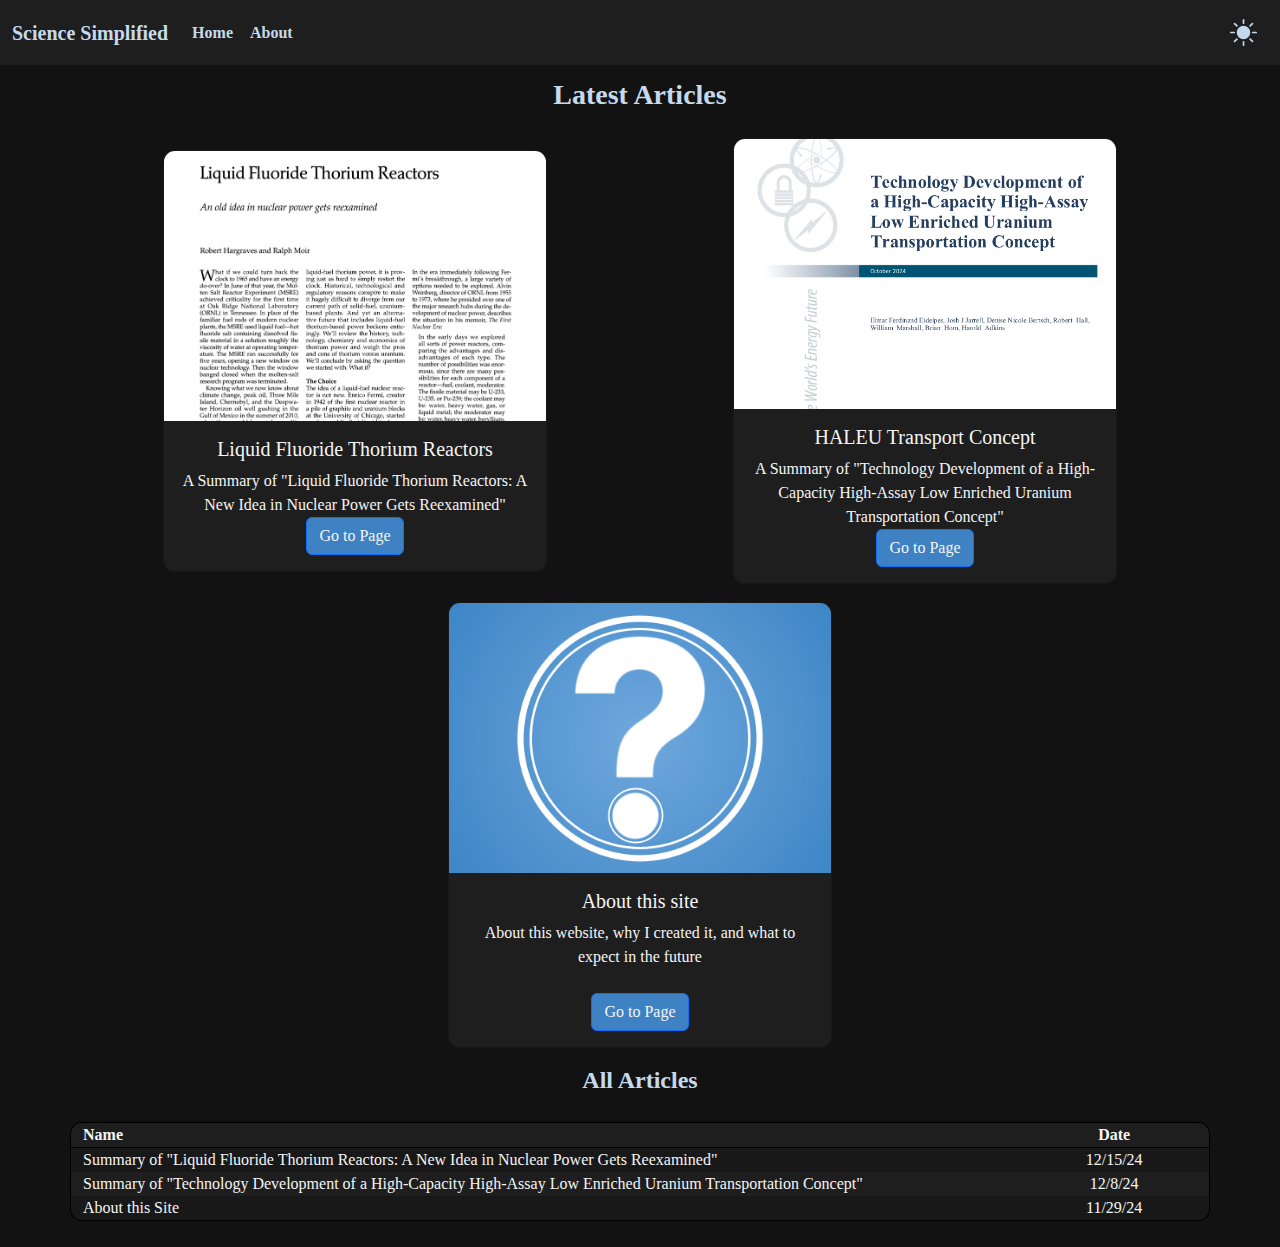
==== index.html @ 0715f9c9 "add favicon" ====
<!DOCTYPE html>
<html lang="">

  <head>
    <meta charset="utf-8">
    <meta name="viewport" content="width=device-width">
    <title>Science Simplified</title>
    <link rel="icon" type="image/x-icon" href="/icons/favicon.ico">

    <!-- bootstrap and custom css files start -->
    <link href="https://cdn.jsdelivr.net/npm/bootstrap@5.3.3/dist/css/bootstrap.min.css" rel="stylesheet" integrity="sha384-QWTKZyjpPEjISv5WaRU9OFeRpok6YctnYmDr5pNlyT2bRjXh0JMhjY6hW+ALEwIH" crossorigin="anonymous">
    <link href="styles/style.css" rel="stylesheet" type="text/css" id="style1"/>
    <link href="styles/dark.css" rel="stylesheet" type="text/css" id="style"/>
    <!-- end -->

  </head>
  <body>
    <!-- navigation bar start -->
    <nav class="navbar navbar-expand-lg bg-body-tertiary">
      <div class="container-fluid">
        <a class="navbar-brand" href="#">Science Simplified</a>
        <button class="navbar-toggler" type="button" data-bs-toggle="collapse" data-bs-target="#navbarSupportedContent" aria-controls="navbarSupportedContent" aria-expanded="false" aria-label="Toggle navigation">
          <span class="navbar-toggler-icon"></span>
        </button>
        <div class="collapse navbar-collapse" id="navbarSupportedContent">
          <ul class="navbar-nav me-auto mb-2 mb-lg-0">
            <li class="nav-item">
              <a class="nav-link active" aria-current="page" href="#">Home</a>
            </li>
            <li class="nav-item">
              <a id="about" href="pages/about.html">About</a>
            </li>
          </ul>
            <button id="themetoggler" onclick = "changeStyle()"> 
              <img id="icon" src="icons/sun-fill.svg">
            </button>
            <script>
               // change stylesheet using JavaScript
               function changeStyle() {
                  var style = document.getElementById("style");
                  if (style.href == "https://science-simplified.github.io/styles/dark.css") {
                    style.href = "https://science-simplified.github.io/styles/light.css";
                  } 
                  else {
                     style.href = "https://science-simplified.github.io/styles/dark.css";
                  }
                  var icon = document.getElementById("icon");
                  if (icon.src.includes("moon-fill")) {
                    icon.src = "icons/sun-fill.svg";
                  }
                  else {
                    icon.src = "icons/moon-fill.svg";
                  }
                  }
            </script>
        </div>
      </div>
    </nav>
    <!-- navigation bar end -->
    <div class="page-content">
      <h1>Latest Articles</h1>
      <div class="container text-center">
        <div class="row">
          <div class="col">

            <a href="pages/summary-liquid-fluoride-thorium-reactors.html">
            <div class="card card1" style="width: 24rem;">
              <img src="pages/summary-liquid-fluoride-thorium-reactors/summary2-card-image.png" class="card-img-top" id="aboutcard" alt="...">
              <div class="card-body">
                <h5 class="card-title">Liquid Fluoride Thorium Reactors</h5>
                <p class="card-text">A Summary of "Liquid Fluoride Thorium Reactors: A New Idea in Nuclear Power Gets Reexamined"</p>
                <a href="pages/summary-liquid-fluoride-thorium-reactors.html" class="btn btn-primary">Go to Page</a>
              </div>
            </div>
            </a>

          </div>
          <div class="col">

            <a href="pages/summary-haleu-transport-concept.html">
            <div class="card card2" style="width: 24rem;">
              <img src="pages/summary-haleu-transport-concept/summary1-card-image.png" class="card-img-top" id="aboutcard" alt="...">
              <div class="card-body">
                <h5 class="card-title">HALEU Transport Concept</h5>
                <p class="card-text">A Summary of "Technology Development of a High-Capacity High-Assay Low Enriched Uranium Transportation Concept"</p>
                <a href="pages/summary-haleu-transport-concept.html" class="btn btn-primary">Go to Page</a>
              </div>
            </div>
            </a>

          </div>
          <div class="col">

            <a href="pages/about.html">
            <div class="card card3" style="width: 24rem;">
              <img src="pages/about/card-image-about.png" class="card-img-top" id="aboutcard" alt="...">
              <div class="card-body">
                <h5 class="card-title">About this site</h5>
                <p class="card-text">About this website, why I created it, and what to expect in the future <br><br></p>
                <a href="pages/about.html" class="btn btn-primary">Go to Page</a>
              </div>
            </div>
            </a>

          </div>
        </div>
      </div>
    
      <h2>All Articles</h2>
        <!-- list of articles goes here -->
        <div class="container text-center artlist">
          <div class="row toprow evens">
            <div class="col-10">Name</div>
            <div class="col-2">Date</div>
          </div>
          <div class="row odds">
            <div class="col-10"><a href="pages/summary-liquid-fluoride-thorium-reactors.html">Summary of "Liquid Fluoride Thorium Reactors: A New Idea in Nuclear Power Gets Reexamined"</a></div>
            <div class="col-2">12/15/24</div>
          </div>
          <div class="row evens">
            <div class="col-10"><a href="pages/summary-haleu-transport-concept.html">Summary of "Technology Development of a High-Capacity High-Assay Low Enriched Uranium Transportation Concept"</a></div>
            <div class="col-2">12/8/24</div>
          </div>
          <div class="row bottomrow odds">
            <div class="col-10"><a href="pages/about.html">About this Site</a></div>
            <div class="col-2">11/29/24</div>
          </div>
        </div>
    </div>

    <!-- bootstrap and custom javascript files start -->
    <script src="https://cdn.jsdelivr.net/npm/@popperjs/core@2.11.8/dist/umd/popper.min.js" integrity="sha384-I7E8VVD/ismYTF4hNIPjVp/Zjvgyol6VFvRkX/vR+Vc4jQkC+hVqc2pM8ODewa9r" crossorigin="anonymous"></script>
    <script src="https://cdn.jsdelivr.net/npm/bootstrap@5.3.3/dist/js/bootstrap.bundle.min.js" integrity="sha384-YvpcrYf0tY3lHB60NNkmXc5s9fDVZLESaAA55NDzOxhy9GkcIdslK1eN7N6jIeHz" crossorigin="anonymous"></script>
    <!-- end -->

  </body>

</html>
---- styles/style.css ----
body {
    font-family: 'IBM Plex Sans';
    font-weight: 500;
}
.navbar {
    font-weight: 600;
}
.logo {
    height: 3vh;
    justify-self: top;
    margin-left: 1vh;
}
.navbar-brand {
    display: flex;
    font-weight: medium;
}
.nav-link {
    transition: none !important;
    padding: 1vh;
}
.navbar-nav {
    --bs-nav-link-padding-x: 1;
}
#icon {
    width: 3vh;
    height: 3vh;
}
#themetoggler {
    background-color: transparent;
    text-decoration: none;
    padding: 1vh !important;
    border-radius: 8px; 
    border-color: transparent;
}

#about {
    text-decoration: none;
    padding: 1vh !important;
    border-radius: 8px;
    width: auto;
    display: flex;
}
.nopad {
    margin-right: 1rem !important;
}

.page-content {
    margin: 2%;
    margin-top: 1%;
    height: 100 vh;
}

.text {
    font-size: 18px;
    line-height: 2;
}
h1,h2{
    justify-content: center;
    align-items: center;
    text-align: center;
    display: flex;
    margin-bottom: 3vh;
    font-weight: bold;
}
h1 {
    font-size: 28px;
}
h2 {
    font-size: 24px;
}

.col {
    align-items: center;
    justify-content: center;
    display: flex;
}

.card {
    border-radius: 12px;
    margin-bottom: 2vh;
}

#aboutcard {
    object-fit: cover;
    top:0;
    object-position: 0%;
    border-top-left-radius: 11px;
    border-top-right-radius: 11px;
    height: 30vh;
}

.artlist {
    border-radius: 12px;
    padding: 1px;
    padding-left: 13px;
    padding-right: 13px;
    background: black;
    align-items: start;
    width: 100%;
}
.col-10 {
    align-items: start;
    justify-content: left;
    display: flex;
}

.toprow {
    border-top-left-radius: 11px;
    border-top-right-radius: 11px;
    font-weight: bold;
    border-bottom: black 1px solid;
}
.bottomrow {
    border-bottom-left-radius: 11px;
    border-bottom-right-radius: 11px;
}

a {
    color: inherit !important;
    text-decoration: none;
}

.license {
    position: fixed;
    bottom: 0;
    width: 100%;
    padding-left: 2%;
    padding-right: 2%;
}

.bold {
    font-weight: bold;
}
---- styles/dark.css ----
body {
    background: #121212 !important;
    color: whitesmoke !important;
}
.navbar {
    background: #1E1E1E !important;
    color: #c5daed !important; /* 70% tint of #3F82C4 */
}
.navbar-brand {
    color: #c5daed !important; /* 70% tint of #3F82C4 */
}
.nav-link {
    color: #c5daed !important; /* 70% tint of #3F82C4 */
}
#icon {
    color: whitesmoke !important;
    filter: brightness(0) saturate(100%) invert(89%) sepia(8%) saturate(666%) hue-rotate(173deg) brightness(95%) contrast(95%);
}
#themetoggler:hover {
    background-color: #252525;
}

#about {
    color: whitesmoke;
}
#about:hover {
    background-color: darkslategray;
}

.navbar-toggler {
    color: whitesmoke !important;
    fill: whitesmoke !important;
    border-color: whitesmoke !important;
}

.card1, .card2, .card3 {
    background: #1E1E1E !important;
    color: whitesmoke !important;
}
.btn-primary {
    background-color: #3F82C4;
}
.evens {
    background-color: #1E1E1E !important;
}
.odds {
    background-color: #181818 !important;
}
.license {
    background-color: #1E1E1E;
}

h1,h2 {
    color: #c5daed !important; /* 70% tint of #3F82C4 */
}
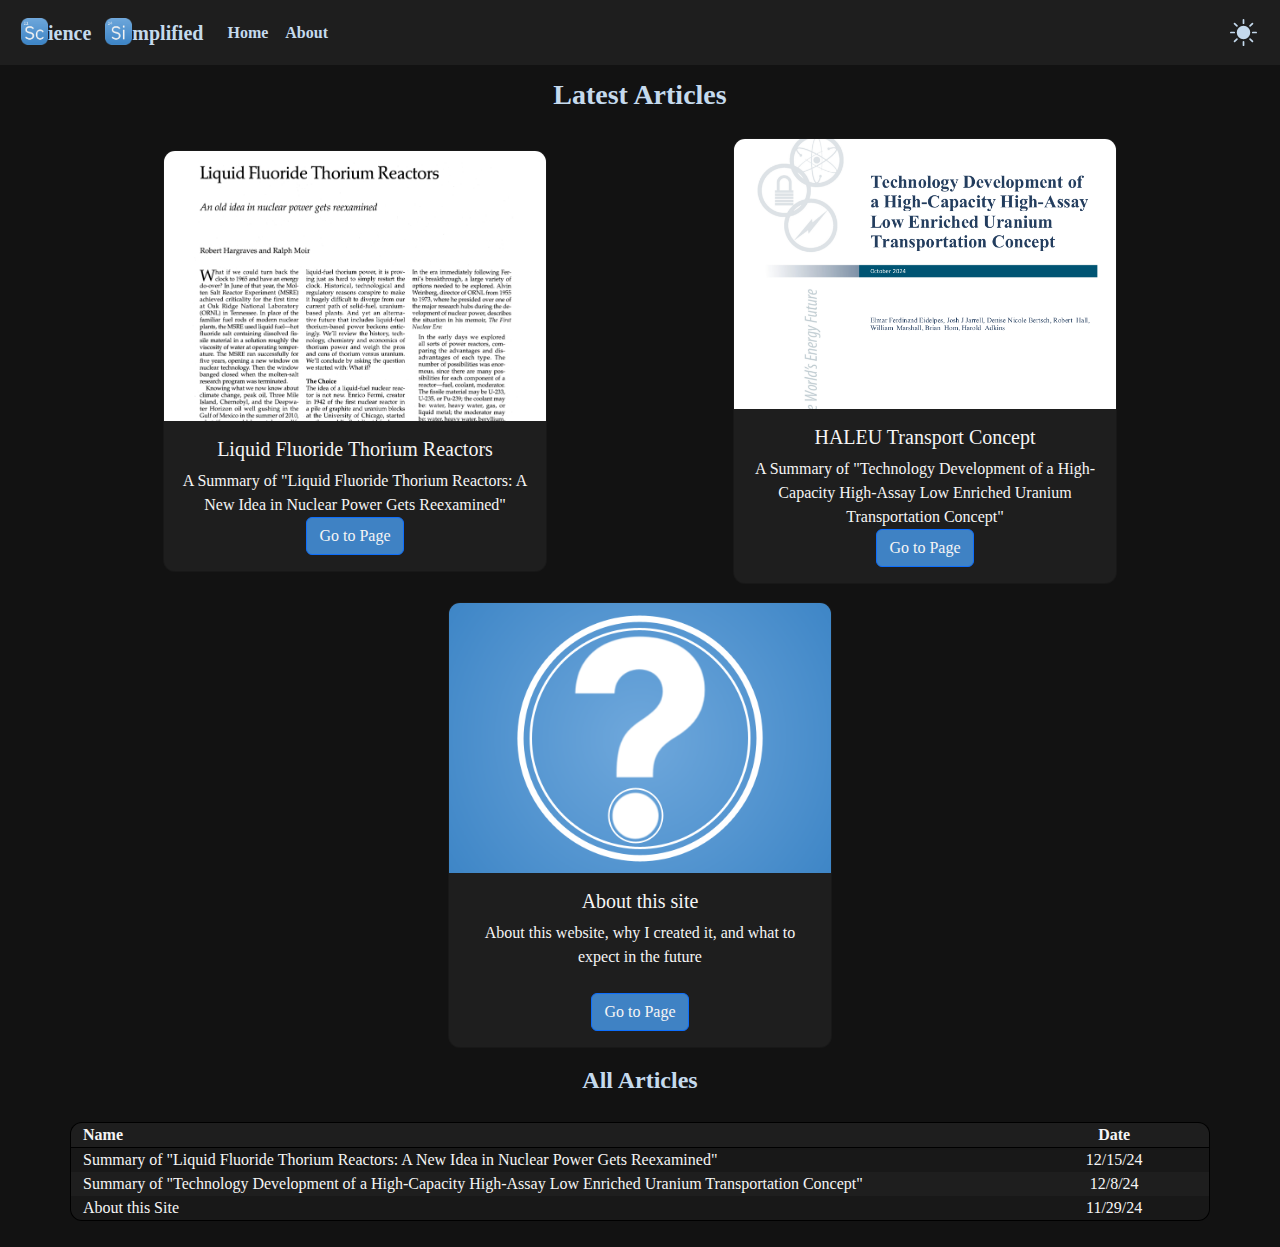
==== commit d68de045: "Add logo to page title" ====
--- a/index.html
+++ b/index.html
@@ -18,7 +18,12 @@
     <!-- navigation bar start -->
     <nav class="navbar navbar-expand-lg bg-body-tertiary">
       <div class="container-fluid">
-        <a class="navbar-brand" href="#">Science Simplified</a>
+                <a class="navbar-brand" href="#">
+          <img class="logo" src="icons/Science Simplified Icon Scandium.png">
+          ience   ‎ 
+          <img class="logo" src="icons/Science Simplified Icon Silicon.png">
+          mplified
+        </a>
         <button class="navbar-toggler" type="button" data-bs-toggle="collapse" data-bs-target="#navbarSupportedContent" aria-controls="navbarSupportedContent" aria-expanded="false" aria-label="Toggle navigation">
           <span class="navbar-toggler-icon"></span>
         </button>
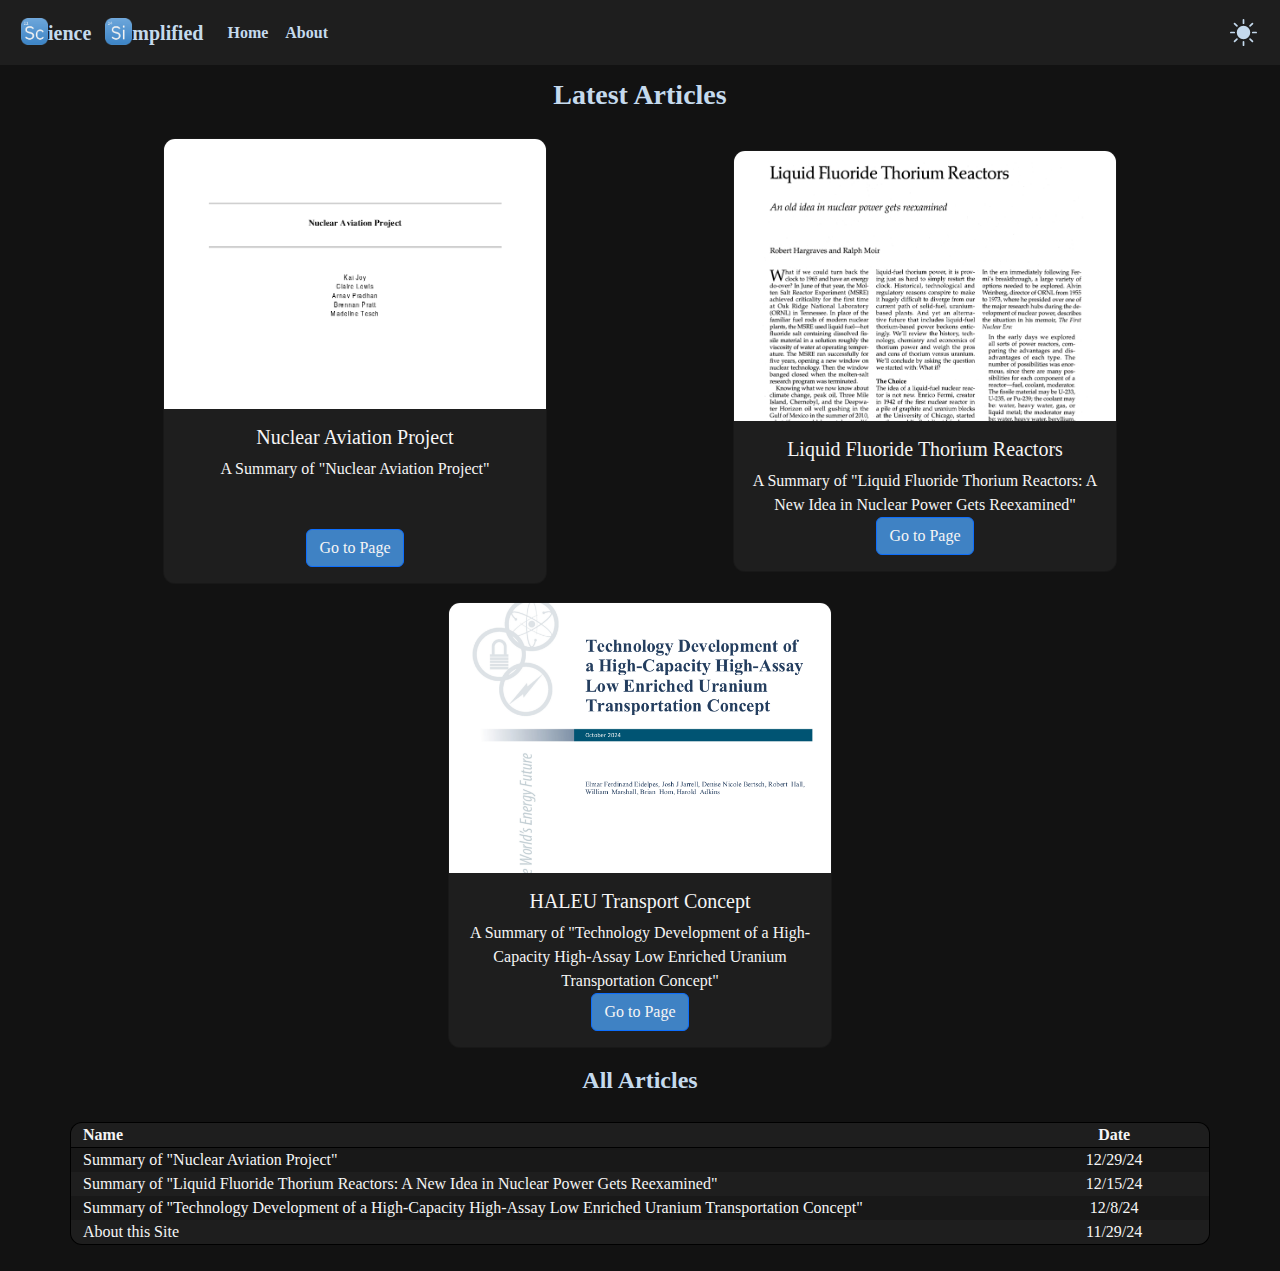
==== commit 057d9eeb: "Update index.html" ====
--- a/index.html
+++ b/index.html
@@ -68,8 +68,22 @@
         <div class="row">
           <div class="col">
 
+            <a href="pages/summary-nuclear-aircraft.html">
+            <div class="card card1" style="width: 24rem;">
+              <img src="pages/summary-nuclear-aircraft/summary3-card-image.png" class="card-img-top" id="aboutcard" alt="...">
+              <div class="card-body">
+                <h5 class="card-title">Nuclear Aviation Project</h5>
+                <p class="card-text">A Summary of "Nuclear Aviation Project"<br><br><br></p>
+                <a href="pages/summary-nuclear-aircraft.html" class="btn btn-primary">Go to Page</a>
+              </div>
+            </div>
+            </a>
+
+          </div>
+          <div class="col">
+
             <a href="pages/summary-liquid-fluoride-thorium-reactors.html">
-            <div class="card card1" style="width: 24rem;">
+            <div class="card card2" style="width: 24rem;">
               <img src="pages/summary-liquid-fluoride-thorium-reactors/summary2-card-image.png" class="card-img-top" id="aboutcard" alt="...">
               <div class="card-body">
                 <h5 class="card-title">Liquid Fluoride Thorium Reactors</h5>
@@ -83,26 +97,12 @@
           <div class="col">
 
             <a href="pages/summary-haleu-transport-concept.html">
-            <div class="card card2" style="width: 24rem;">
+            <div class="card card3" style="width: 24rem;">
               <img src="pages/summary-haleu-transport-concept/summary1-card-image.png" class="card-img-top" id="aboutcard" alt="...">
               <div class="card-body">
                 <h5 class="card-title">HALEU Transport Concept</h5>
                 <p class="card-text">A Summary of "Technology Development of a High-Capacity High-Assay Low Enriched Uranium Transportation Concept"</p>
                 <a href="pages/summary-haleu-transport-concept.html" class="btn btn-primary">Go to Page</a>
-              </div>
-            </div>
-            </a>
-
-          </div>
-          <div class="col">
-
-            <a href="pages/about.html">
-            <div class="card card3" style="width: 24rem;">
-              <img src="pages/about/card-image-about.png" class="card-img-top" id="aboutcard" alt="...">
-              <div class="card-body">
-                <h5 class="card-title">About this site</h5>
-                <p class="card-text">About this website, why I created it, and what to expect in the future <br><br></p>
-                <a href="pages/about.html" class="btn btn-primary">Go to Page</a>
               </div>
             </div>
             </a>
@@ -119,14 +119,18 @@
             <div class="col-2">Date</div>
           </div>
           <div class="row odds">
+            <div class="col-10"><a href="pages/summary-nuclear-aircraft.html">Summary of "Nuclear Aviation Project"</a></div>
+            <div class="col-2">12/29/24</div>
+          </div>
+          <div class="row evens">
             <div class="col-10"><a href="pages/summary-liquid-fluoride-thorium-reactors.html">Summary of "Liquid Fluoride Thorium Reactors: A New Idea in Nuclear Power Gets Reexamined"</a></div>
             <div class="col-2">12/15/24</div>
           </div>
-          <div class="row evens">
+          <div class="row odds">
             <div class="col-10"><a href="pages/summary-haleu-transport-concept.html">Summary of "Technology Development of a High-Capacity High-Assay Low Enriched Uranium Transportation Concept"</a></div>
             <div class="col-2">12/8/24</div>
           </div>
-          <div class="row bottomrow odds">
+          <div class="row bottomrow evens">
             <div class="col-10"><a href="pages/about.html">About this Site</a></div>
             <div class="col-2">11/29/24</div>
           </div>
--- a/styles/dark.css
+++ b/styles/dark.css
@@ -22,9 +22,6 @@
 
 #about {
     color: whitesmoke;
-}
-#about:hover {
-    background-color: darkslategray;
 }
 
 .navbar-toggler {
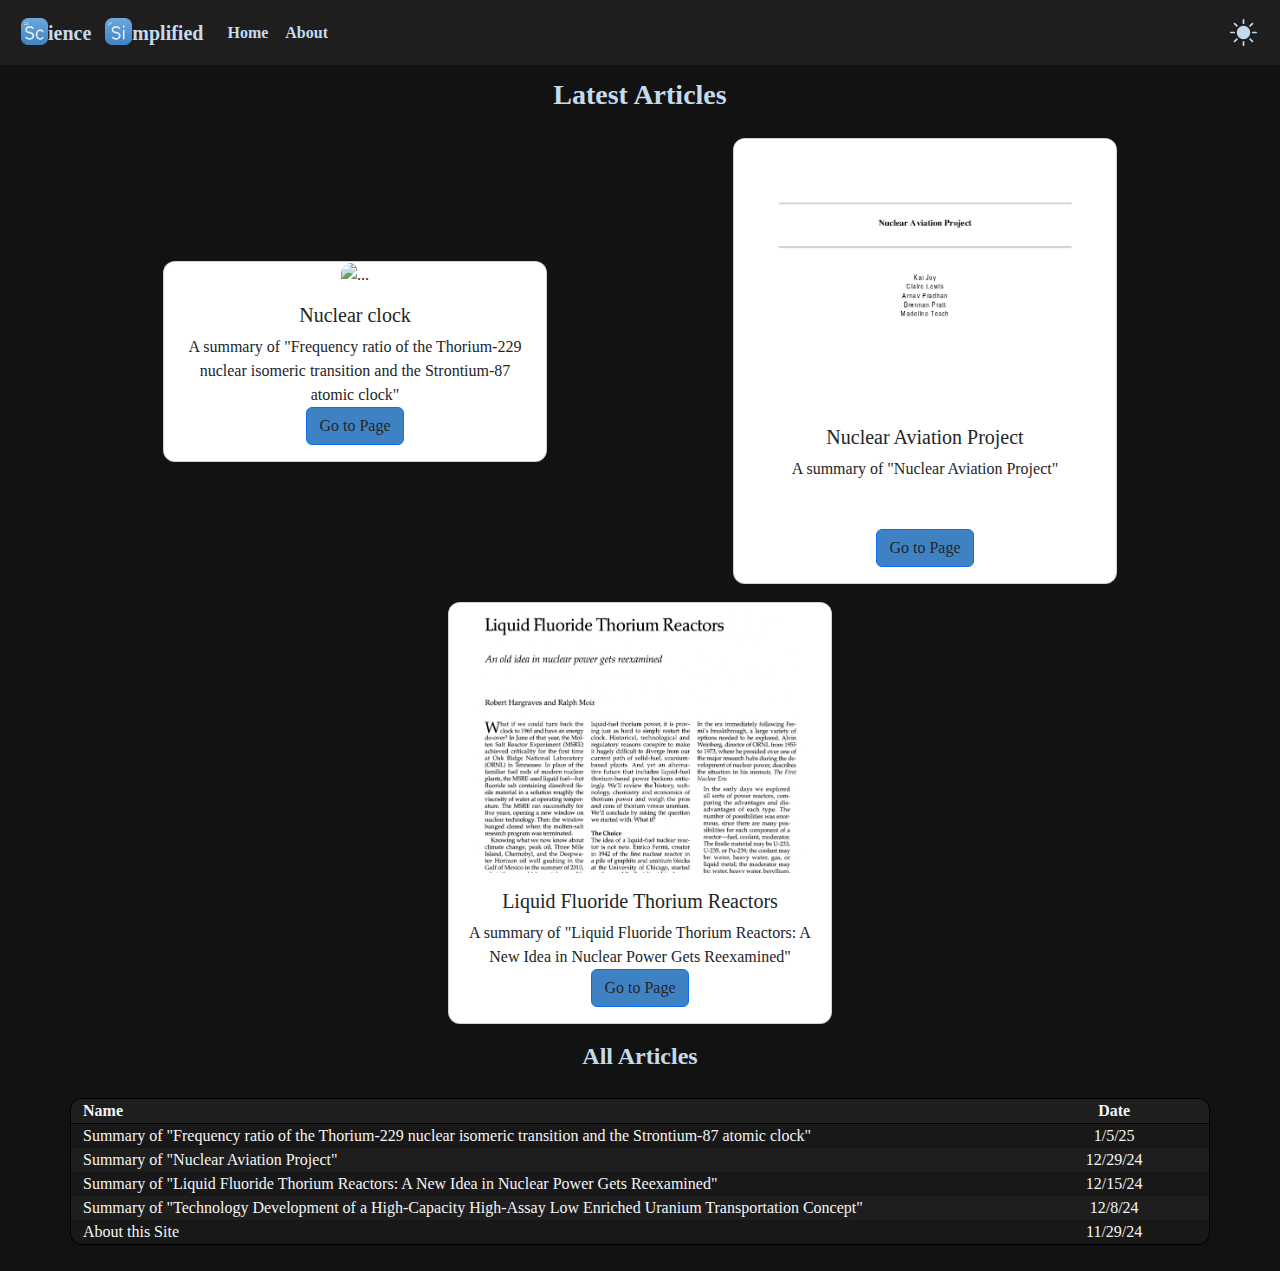
==== commit 2213c3ed: "Update index.html" ====
--- a/index.html
+++ b/index.html
@@ -68,12 +68,26 @@
         <div class="row">
           <div class="col">
 
+            <a href="pages/summary-haleu-transport-concept.html">
+            <div class="card" style="width: 24rem;">
+              <img src="pages/summary-nuclear-clock/summary4-card-image.png" class="card-img-top" id="aboutcard" alt="...">
+              <div class="card-body">
+                <h5 class="card-title">Nuclear clock</h5>
+                <p class="card-text">A summary of "Frequency ratio of the Thorium-229 nuclear isomeric transition and the Strontium-87 atomic clock"</p>
+                <a href="pages/summary-nuclear-clock.html" class="btn btn-primary">Go to Page</a>
+              </div>
+            </div>
+            </a>
+
+          </div>
+          <div class="col">
+
             <a href="pages/summary-nuclear-aircraft.html">
-            <div class="card card1" style="width: 24rem;">
+            <div class="card" style="width: 24rem;">
               <img src="pages/summary-nuclear-aircraft/summary3-card-image.png" class="card-img-top" id="aboutcard" alt="...">
               <div class="card-body">
                 <h5 class="card-title">Nuclear Aviation Project</h5>
-                <p class="card-text">A Summary of "Nuclear Aviation Project"<br><br><br></p>
+                <p class="card-text">A summary of "Nuclear Aviation Project"<br><br><br></p>
                 <a href="pages/summary-nuclear-aircraft.html" class="btn btn-primary">Go to Page</a>
               </div>
             </div>
@@ -83,26 +97,12 @@
           <div class="col">
 
             <a href="pages/summary-liquid-fluoride-thorium-reactors.html">
-            <div class="card card2" style="width: 24rem;">
+            <div class="card" style="width: 24rem;">
               <img src="pages/summary-liquid-fluoride-thorium-reactors/summary2-card-image.png" class="card-img-top" id="aboutcard" alt="...">
               <div class="card-body">
                 <h5 class="card-title">Liquid Fluoride Thorium Reactors</h5>
-                <p class="card-text">A Summary of "Liquid Fluoride Thorium Reactors: A New Idea in Nuclear Power Gets Reexamined"</p>
+                <p class="card-text">A summary of "Liquid Fluoride Thorium Reactors: A New Idea in Nuclear Power Gets Reexamined"</p>
                 <a href="pages/summary-liquid-fluoride-thorium-reactors.html" class="btn btn-primary">Go to Page</a>
-              </div>
-            </div>
-            </a>
-
-          </div>
-          <div class="col">
-
-            <a href="pages/summary-haleu-transport-concept.html">
-            <div class="card card3" style="width: 24rem;">
-              <img src="pages/summary-haleu-transport-concept/summary1-card-image.png" class="card-img-top" id="aboutcard" alt="...">
-              <div class="card-body">
-                <h5 class="card-title">HALEU Transport Concept</h5>
-                <p class="card-text">A Summary of "Technology Development of a High-Capacity High-Assay Low Enriched Uranium Transportation Concept"</p>
-                <a href="pages/summary-haleu-transport-concept.html" class="btn btn-primary">Go to Page</a>
               </div>
             </div>
             </a>
@@ -119,18 +119,22 @@
             <div class="col-2">Date</div>
           </div>
           <div class="row odds">
+            <div class="col-10"><a href="pages/summary-nuclear-clock.html">Summary of "Frequency ratio of the Thorium-229 nuclear isomeric transition and the Strontium-87 atomic clock"</a></div>
+            <div class="col-2">1/5/25</div>
+          </div>
+          <div class="row evens">
             <div class="col-10"><a href="pages/summary-nuclear-aircraft.html">Summary of "Nuclear Aviation Project"</a></div>
             <div class="col-2">12/29/24</div>
           </div>
-          <div class="row evens">
+          <div class="row odds">
             <div class="col-10"><a href="pages/summary-liquid-fluoride-thorium-reactors.html">Summary of "Liquid Fluoride Thorium Reactors: A New Idea in Nuclear Power Gets Reexamined"</a></div>
             <div class="col-2">12/15/24</div>
           </div>
-          <div class="row odds">
+          <div class="row evens">
             <div class="col-10"><a href="pages/summary-haleu-transport-concept.html">Summary of "Technology Development of a High-Capacity High-Assay Low Enriched Uranium Transportation Concept"</a></div>
             <div class="col-2">12/8/24</div>
           </div>
-          <div class="row bottomrow evens">
+          <div class="row bottomrow odds">
             <div class="col-10"><a href="pages/about.html">About this Site</a></div>
             <div class="col-2">11/29/24</div>
           </div>
--- a/styles/style.css
+++ b/styles/style.css
@@ -131,3 +131,7 @@
 .bold {
     font-weight: bold;
 }
+.underline {
+    text-decoration: underline;
+    font-size: 22px;
+}
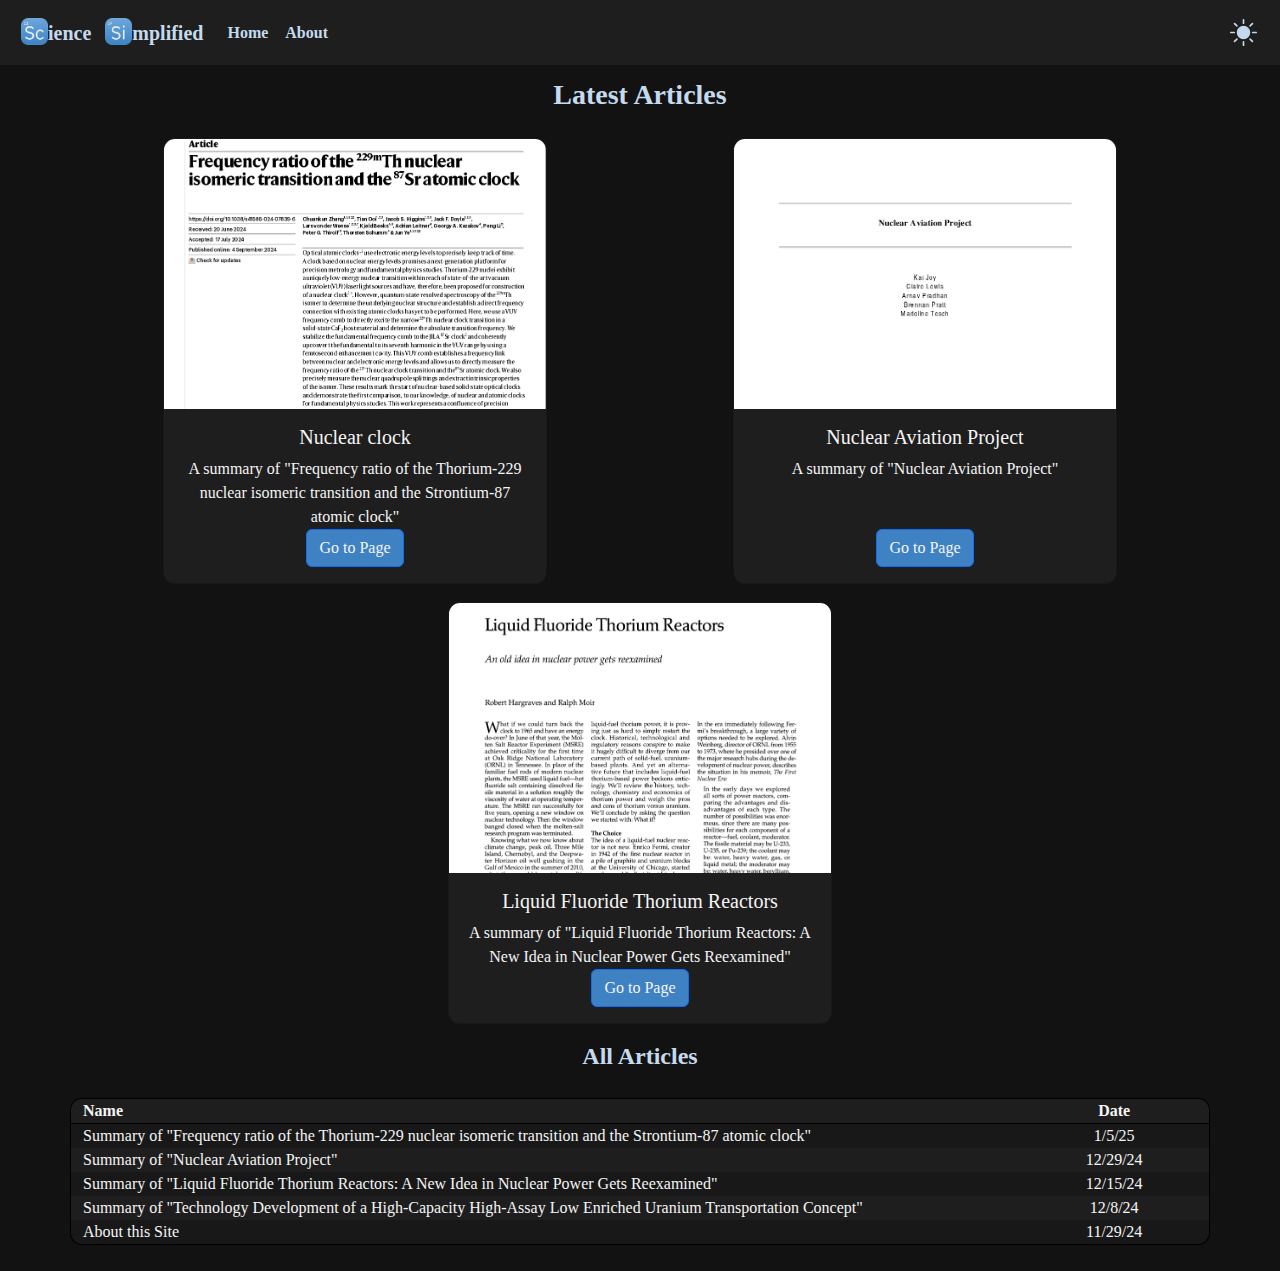
==== commit 4730147a: "Update index.html" ====
--- a/index.html
+++ b/index.html
@@ -68,7 +68,7 @@
         <div class="row">
           <div class="col">
 
-            <a href="pages/summary-haleu-transport-concept.html">
+            <a href="pages/summary-nuclear-aircraft.html">
             <div class="card" style="width: 24rem;">
               <img src="pages/summary-nuclear-clock/summary4-card-image.png" class="card-img-top" id="aboutcard" alt="...">
               <div class="card-body">
--- a/styles/style.css
+++ b/styles/style.css
@@ -135,3 +135,6 @@
     text-decoration: underline;
     font-size: 22px;
 }
+.indent {
+    padding-left: 5vh;
+}
--- a/styles/dark.css
+++ b/styles/dark.css
@@ -30,7 +30,7 @@
     border-color: whitesmoke !important;
 }
 
-.card1, .card2, .card3 {
+.card {
     background: #1E1E1E !important;
     color: whitesmoke !important;
 }
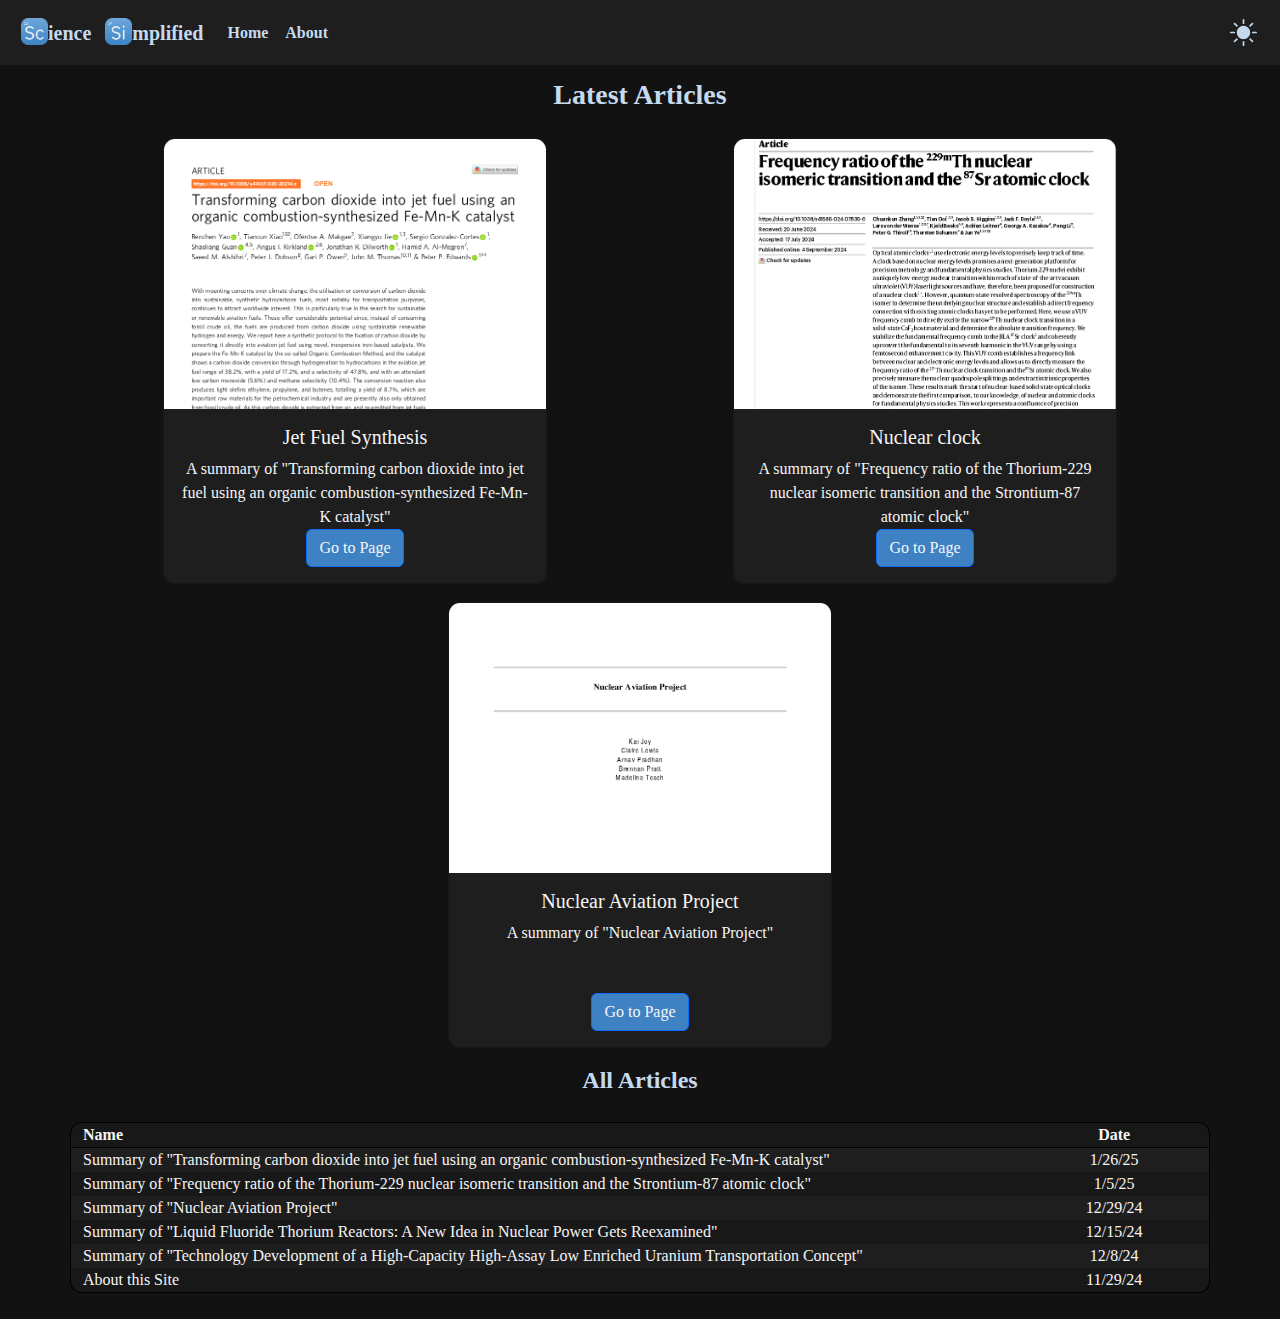
==== commit e6fde8f6: "Update index.html" ====
--- a/index.html
+++ b/index.html
@@ -62,13 +62,27 @@
       </div>
     </nav>
     <!-- navigation bar end -->
-    <div class="page-content">
+<div class="page-content">
       <h1>Latest Articles</h1>
       <div class="container text-center">
         <div class="row">
           <div class="col">
 
-            <a href="pages/summary-nuclear-aircraft.html">
+            <a href="pages/summary-jet-fuel-synthesis.html">
+            <div class="card" style="width: 24rem;">
+              <img src="pages/summary-jet-fuel-synthesis/Summary5-card-img.png" class="card-img-top" id="aboutcard" alt="...">
+              <div class="card-body">
+                <h5 class="card-title">Jet Fuel Synthesis</h5>
+                <p class="card-text">A summary of "Transforming carbon dioxide into jet fuel using an organic combustion-synthesized Fe-Mn-K catalyst"</p>
+                <a href="pages/summary-jet-fuel-synthesis.html" class="btn btn-primary">Go to Page</a>
+              </div>
+            </div>
+            </a>
+
+          </div>
+          <div class="col">
+
+            <a href="pages/summary-nuclear-clock.html">
             <div class="card" style="width: 24rem;">
               <img src="pages/summary-nuclear-clock/summary4-card-image.png" class="card-img-top" id="aboutcard" alt="...">
               <div class="card-body">
@@ -94,29 +108,20 @@
             </a>
 
           </div>
-          <div class="col">
 
-            <a href="pages/summary-liquid-fluoride-thorium-reactors.html">
-            <div class="card" style="width: 24rem;">
-              <img src="pages/summary-liquid-fluoride-thorium-reactors/summary2-card-image.png" class="card-img-top" id="aboutcard" alt="...">
-              <div class="card-body">
-                <h5 class="card-title">Liquid Fluoride Thorium Reactors</h5>
-                <p class="card-text">A summary of "Liquid Fluoride Thorium Reactors: A New Idea in Nuclear Power Gets Reexamined"</p>
-                <a href="pages/summary-liquid-fluoride-thorium-reactors.html" class="btn btn-primary">Go to Page</a>
-              </div>
-            </div>
-            </a>
-
-          </div>
         </div>
       </div>
     
       <h2>All Articles</h2>
         <!-- list of articles goes here -->
         <div class="container text-center artlist">
-          <div class="row toprow evens">
+          <div class="row toprow odds">
             <div class="col-10">Name</div>
             <div class="col-2">Date</div>
+          </div>
+          <div class="row evens">
+            <div class="col-10"><a href="pages/summary-jet-fuel-synthesis.html">Summary of "Transforming carbon dioxide into jet fuel using an organic combustion-synthesized Fe-Mn-K catalyst"</a></div>
+            <div class="col-2">1/26/25</div>
           </div>
           <div class="row odds">
             <div class="col-10"><a href="pages/summary-nuclear-clock.html">Summary of "Frequency ratio of the Thorium-229 nuclear isomeric transition and the Strontium-87 atomic clock"</a></div>
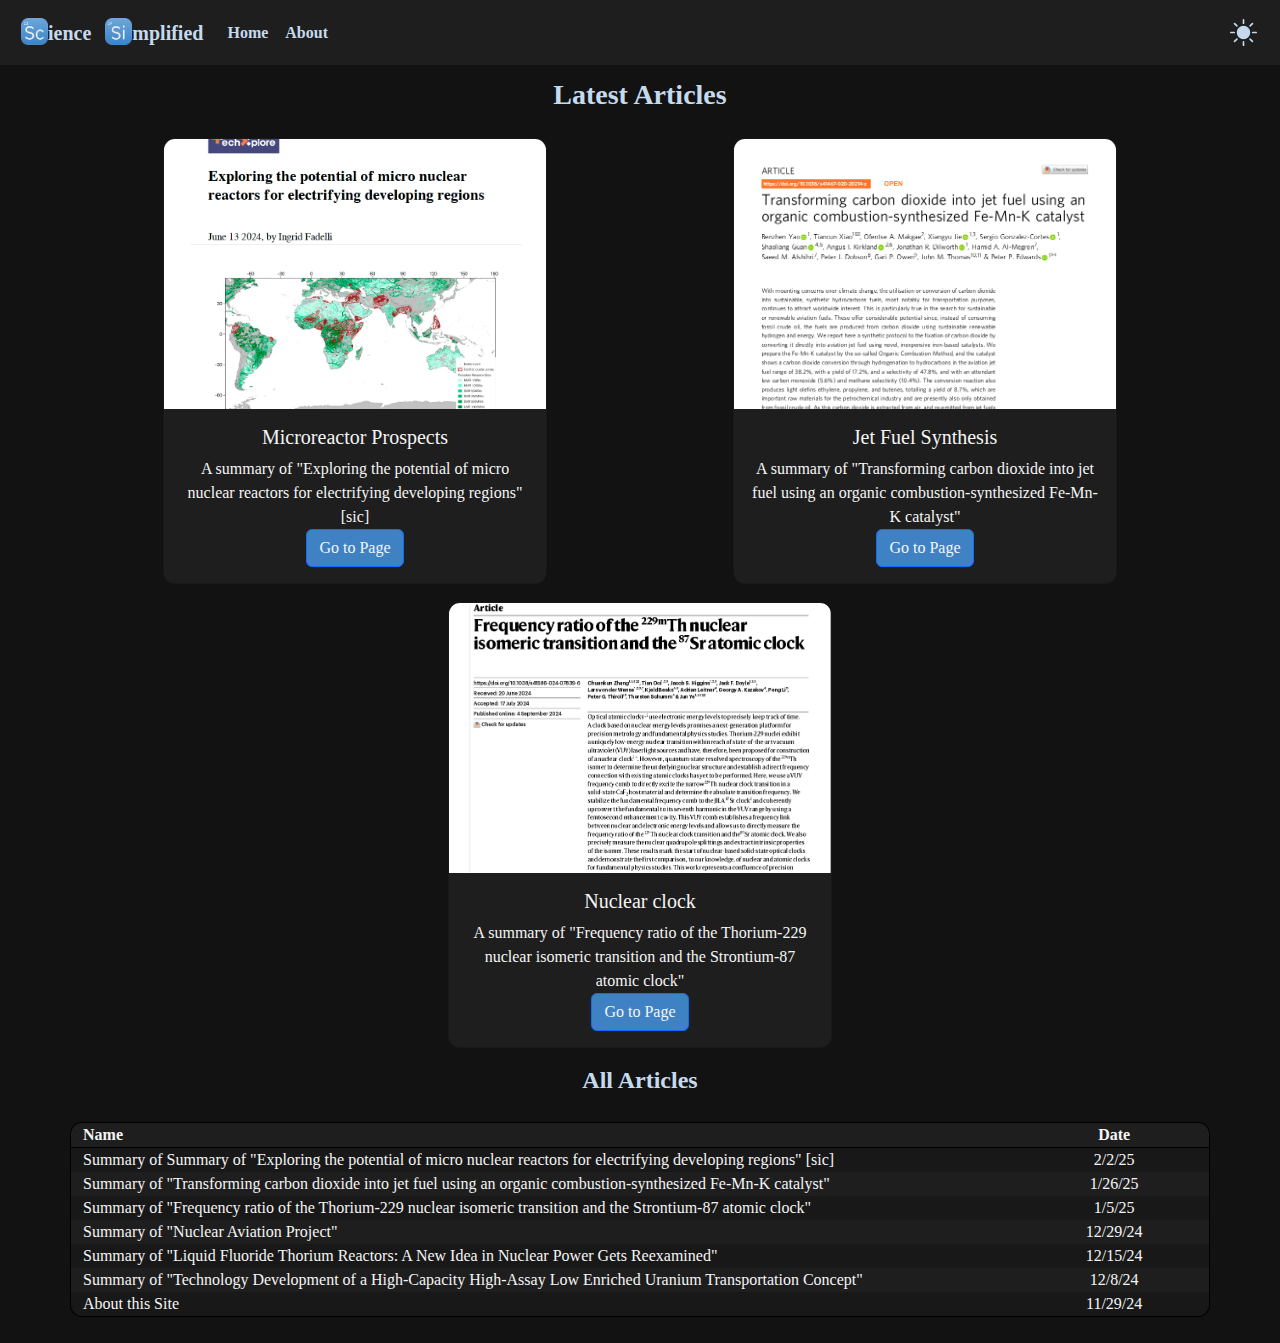
==== commit cd1f307a: "Update index.html" ====
--- a/index.html
+++ b/index.html
@@ -62,10 +62,24 @@
       </div>
     </nav>
     <!-- navigation bar end -->
-<div class="page-content">
+    <div class="page-content">
       <h1>Latest Articles</h1>
       <div class="container text-center">
         <div class="row">
+          <div class="col">
+
+            <a href="pages/summary-smr-prospects.html">
+            <div class="card" style="width: 24rem;">
+              <img src="pages/summary-smr-prospects/summary6-card-img.png" class="card-img-top" id="aboutcard" alt="...">
+              <div class="card-body">
+                <h5 class="card-title">Microreactor Prospects</h5>
+                <p class="card-text">A summary of "Exploring the potential of micro nuclear reactors for electrifying developing regions" [sic]</p>
+                <a href="pages/summary-smr-prospects.html" class="btn btn-primary">Go to Page</a>
+              </div>
+            </div>
+            </a>
+
+          </div>
           <div class="col">
 
             <a href="pages/summary-jet-fuel-synthesis.html">
@@ -94,20 +108,6 @@
             </a>
 
           </div>
-          <div class="col">
-
-            <a href="pages/summary-nuclear-aircraft.html">
-            <div class="card" style="width: 24rem;">
-              <img src="pages/summary-nuclear-aircraft/summary3-card-image.png" class="card-img-top" id="aboutcard" alt="...">
-              <div class="card-body">
-                <h5 class="card-title">Nuclear Aviation Project</h5>
-                <p class="card-text">A summary of "Nuclear Aviation Project"<br><br><br></p>
-                <a href="pages/summary-nuclear-aircraft.html" class="btn btn-primary">Go to Page</a>
-              </div>
-            </div>
-            </a>
-
-          </div>
 
         </div>
       </div>
@@ -115,9 +115,13 @@
       <h2>All Articles</h2>
         <!-- list of articles goes here -->
         <div class="container text-center artlist">
-          <div class="row toprow odds">
+          <div class="row toprow evens">
             <div class="col-10">Name</div>
             <div class="col-2">Date</div>
+          </div>
+          <div class="row odds">
+            <div class="col-10"><a href="pages/summary-smr-prospects.html">Summary of Summary of "Exploring the potential of micro nuclear reactors for electrifying developing regions" [sic]</a></div>
+            <div class="col-2">2/2/25</div>
           </div>
           <div class="row evens">
             <div class="col-10"><a href="pages/summary-jet-fuel-synthesis.html">Summary of "Transforming carbon dioxide into jet fuel using an organic combustion-synthesized Fe-Mn-K catalyst"</a></div>
@@ -146,6 +150,7 @@
         </div>
     </div>
 
+
     <!-- bootstrap and custom javascript files start -->
     <script src="https://cdn.jsdelivr.net/npm/@popperjs/core@2.11.8/dist/umd/popper.min.js" integrity="sha384-I7E8VVD/ismYTF4hNIPjVp/Zjvgyol6VFvRkX/vR+Vc4jQkC+hVqc2pM8ODewa9r" crossorigin="anonymous"></script>
     <script src="https://cdn.jsdelivr.net/npm/bootstrap@5.3.3/dist/js/bootstrap.bundle.min.js" integrity="sha384-YvpcrYf0tY3lHB60NNkmXc5s9fDVZLESaAA55NDzOxhy9GkcIdslK1eN7N6jIeHz" crossorigin="anonymous"></script>
